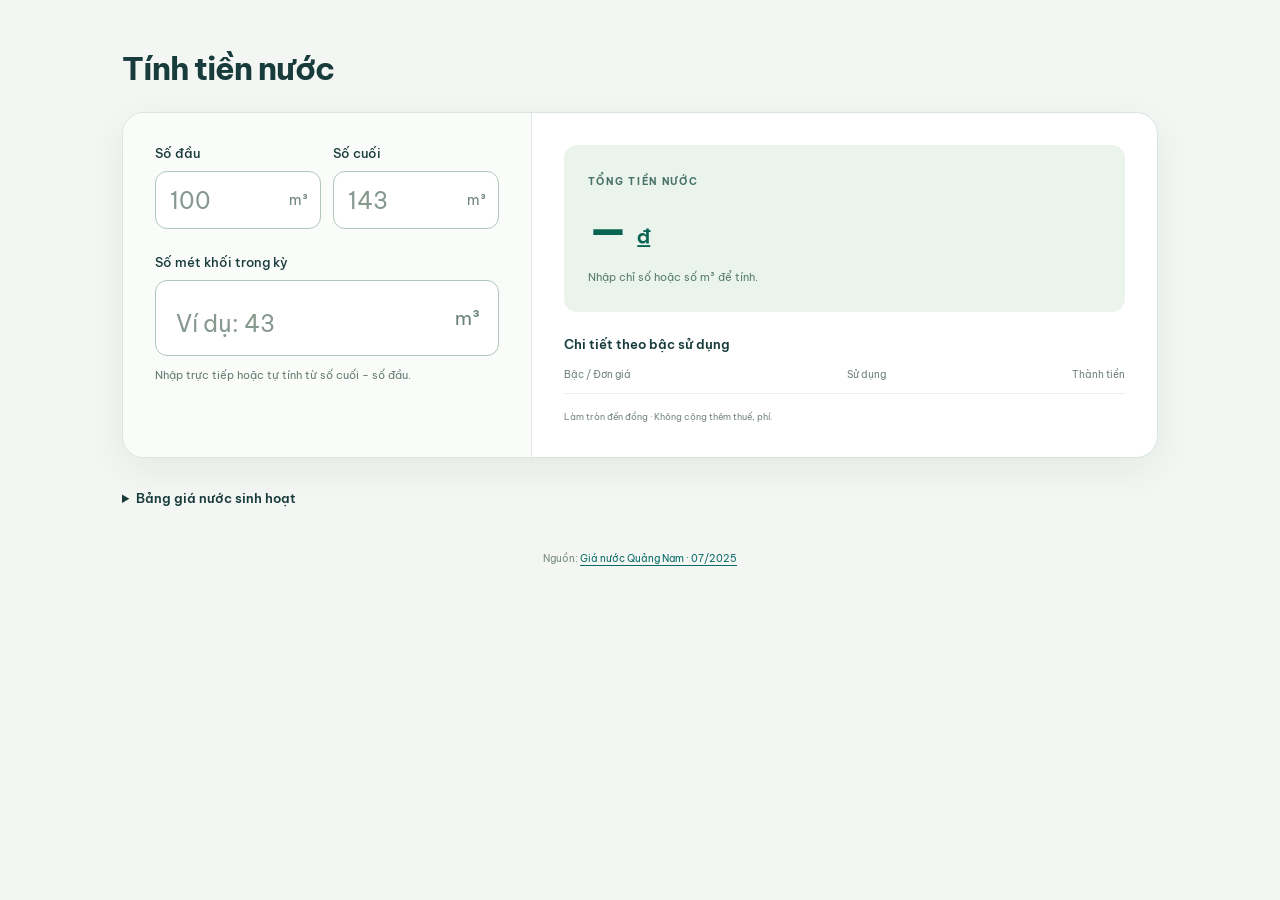
==== index.html @ 6f051696 "Improve mobile layout and support meter reading inputs" ====
<!doctype html>
<html lang="vi">
<head>
  <meta charset="utf-8">
  <meta name="viewport" content="width=device-width, initial-scale=1">
  <meta name="theme-color" content="#086b66">
  <meta name="description" content="Tính tiền nước sinh hoạt theo 4 bậc, kèm bảng tính chi tiết.">
  <title>Tính tiền nước sinh hoạt</title>
  <link rel="stylesheet" href="styles.css">
  <script src="calculator.js" defer></script>
  <script src="app.js" defer></script>
</head>
<body>
  <main class="container">
    <header>
      <h1>Tính tiền nước</h1>
    </header>

    <section class="calculator" aria-label="Máy tính tiền nước">
      <div class="input-panel">
        <form id="water-form" novalidate>
          <div class="readings">
            <div>
              <label for="start-reading">Số đầu</label>
              <div class="input-wrap"><input id="start-reading" name="start-reading" type="text" inputmode="decimal" placeholder="100" autocomplete="off" aria-describedby="input-hint input-error"><span>m³</span></div>
            </div>
            <div>
              <label for="end-reading">Số cuối</label>
              <div class="input-wrap"><input id="end-reading" name="end-reading" type="text" inputmode="decimal" placeholder="143" autocomplete="off" aria-describedby="input-hint input-error"><span>m³</span></div>
            </div>
          </div>
          <label for="volume">Số mét khối trong kỳ</label>
          <div class="input-wrap"><input id="volume" name="volume" type="text" inputmode="decimal" placeholder="Ví dụ: 43" autocomplete="off" aria-describedby="input-hint input-error"><span>m³</span></div>
          <p id="input-hint" class="hint">Nhập trực tiếp hoặc tự tính từ số cuối − số đầu.</p>
          <p id="input-error" class="error" role="alert" hidden></p>
        </form>
      </div>

      <div class="result-panel">
        <div class="total" aria-live="polite" aria-atomic="true"><span class="eyebrow">TỔNG TIỀN NƯỚC</span><div class="amount"><span id="total">—</span> <span class="currency">₫</span></div><p id="summary">Nhập chỉ số hoặc số m³ để tính.</p></div>
        <div class="table-wrap"><table><caption>Chi tiết theo bậc sử dụng</caption><thead><tr><th scope="col">Bậc / Đơn giá</th><th scope="col">Sử dụng</th><th scope="col">Thành tiền</th></tr></thead><tbody id="breakdown"></tbody></table></div>
        <p class="calculation-note">Làm tròn đến đồng · Không cộng thêm thuế, phí.</p>
      </div>
    </section>

    <details class="tariffs"><summary>Bảng giá nước sinh hoạt</summary><div class="tariff-grid"><article><span class="tier">01</span><h3>10 m³ đầu tiên</h3><p>8.954 <small>đ / m³</small></p></article><article><span class="tier">02</span><h3>Trên 10 đến 20 m³</h3><p>11.177 <small>đ / m³</small></p></article><article><span class="tier">03</span><h3>Trên 20 đến 30 m³</h3><p>13.400 <small>đ / m³</small></p></article><article><span class="tier">04</span><h3>Trên 30 m³</h3><p>15.624 <small>đ / m³</small></p></article></div></details>
    <footer>
      <p>Nguồn: <a href="https://nuocsachqna.vn/index.php/Tin-tuc/thong-bao-v-v-dieu-chinh-gia-nuoc-sach-tren-dia-ban-tinh-quang-nam-tu-thang-07-2025-39.html" target="_blank" rel="noopener noreferrer">Giá nước Quảng Nam · 07/2025</a></p>
    </footer>
  </main>
  <div id="calculation-toast" class="toast" role="status" aria-live="polite" aria-atomic="true" hidden></div>
</body>
</html>
---- styles.css ----
@import url('https://fonts.googleapis.com/css2?family=Be+Vietnam+Pro:wght@400;500;600;700;800&display=swap');

:root { color-scheme: light; font-family: 'Be Vietnam Pro', system-ui, sans-serif; color: #183b3b; background: #f3f6f3; font-synthesis: none; }
* { box-sizing: border-box; }
body { margin: 0; }
button, input { font: inherit; }
button { cursor: pointer; }
button:focus-visible, input:focus-visible { outline: 3px solid #c78535; outline-offset: 4px; }
.container { max-width: 1100px; margin: 0 auto; padding: 48px 32px 24px; }
.brand { display: flex; align-items: center; gap: 10px; font-size: 11px; font-weight: 700; letter-spacing: 2px; color: #086b66; }
.drop { display: grid; place-items: center; width: 30px; height: 34px; border-radius: 18px 18px 18px 4px; background: #086b66; color: white; font-size: 24px; }
h1 { font-size: 32px; line-height: 1.25; font-weight: 700; letter-spacing: -1px; margin: 0 0 24px; }
.intro { color: #607674; font-size: 14px; line-height: 1.9; margin: 0 0 32px; }
.calculator { display: grid; grid-template-columns: 0.85fr 1.3fr; background: white; border: 1px solid #dbe5df; border-radius: 22px; overflow: hidden; box-shadow: 0 12px 38px #163c3310; }
.input-panel { padding: 32px; background: #fafcf9; border-right: 1px solid #e2e9e3; }
.eyebrow { font-size: 10px; letter-spacing: 1.7px; font-weight: 700; }
label { display: block; margin: 25px 0 10px; font-size: 13px; font-weight: 500; }
.readings { display: grid; grid-template-columns: minmax(0, 1fr) minmax(0, 1fr); gap: 12px; }
.readings label { margin-top: 0; }
.readings input { font-size: 24px; }
.readings .input-wrap { padding: 12px; }
.readings .input-wrap span { font-size: 14px; }
.input-wrap { display: flex; align-items: center; gap: 8px; border: 1px solid #afc6bd; background: white; border-radius: 12px; padding: 12px 18px; }
.input-wrap:focus-within { border-color: #086b66; box-shadow: 0 0 0 3px #086b6615; }
input { min-width: 0; width: 100%; border: 0; outline: none; color: #183b3b; background: transparent; font-size: 38px; font-weight: 600; }
.input-wrap span { color: #6b827b; font-size: 19px; }
.hint, .error { font-size: 11px; line-height: 1.8; margin: 10px 0 18px; }
.hint { color: #667b74; }
.error { color: #a92e24; }
input::placeholder { font-size: 23px; color: #87998e; font-weight: 400; }
.note { font-size: 10px; color: #6b7e77; line-height: 1.9; margin: 26px 0 0; }
.result-panel { padding: 32px; }
.total { background: #eaf4ed; border-radius: 13px; padding: 24px; }
.total .eyebrow { color: #477268; }
.amount { font-size: clamp(30px, 4vw, 46px); font-weight: 700; color: #086451; letter-spacing: -1.6px; margin-top: 12px; overflow-wrap: anywhere; }
.currency { font-size: 26px; font-weight: 500; }
.total p { font-size: 11px; color: #587c6d; margin: 9px 0 0; line-height: 1.8; }
.table-wrap { overflow-x: auto; }
table { width: 100%; border-collapse: collapse; font-size: 11px; margin-top: 24px; }
caption { text-align: left; font-size: 13px; font-weight: 600; margin-bottom: 16px; }
thead th { font-weight: 400; color: #71827b; font-size: 10px; padding: 0 0 12px; }
th { text-align: left; }
td, th { padding: 14px 0; border-bottom: 1px solid #e9eeea; }
tbody th { font-weight: 500; line-height: 1.6; }
td { white-space: nowrap; }
td:nth-child(2), thead th:nth-child(2) { text-align: center; padding-left: 10px; padding-right: 10px; }
td:last-child, thead th:last-child { text-align: right; }
td:last-child { font-weight: 600; }
th small { display: block; color: #74857c; font-weight: 400; font-size: 10px; margin-top: 3px; }
.unused { color: #7c8982; }
.calculation-note { font-size: 9px; color: #75867e; margin: 15px 0 0; line-height: 1.8; }
.tariffs { margin-top: 20px; }
.tariffs summary { cursor: pointer; font-size: 13px; font-weight: 600; padding: 12px 0; }
.section-heading { display: flex; align-items: center; justify-content: space-between; gap: 12px; }
h2 { font-size: 15px; font-weight: 600; }
.section-heading > span { font-size: 10px; color: #71827b; }
.tariff-grid { display: grid; grid-template-columns: repeat(4, 1fr); gap: 12px; margin-top: 10px; }
.tariff-grid article { border: 1px solid #dbe5df; border-radius: 12px; padding: 20px; }
.tier { color: #5d8a76; font-size: 11px; font-weight: 600; }
h3 { font-size: 11px; font-weight: 500; margin: 14px 0 12px; }
.tariff-grid p { font-size: 23px; font-weight: 600; margin: 0; letter-spacing: -.5px; }
.tariff-grid small { font-size: 10px; font-weight: 400; color: #71827b; }
footer { text-align: center; font-size: 10px; color: #788a81; padding-top: 32px; line-height: 1.8; }
footer p { margin: 0 0 10px; }
footer a { color: #086b66; text-underline-offset: 3px; overflow-wrap: anywhere; }
footer a:hover { color: #075751; }
.toast { position: fixed; right: 20px; bottom: 20px; bottom: calc(20px + env(safe-area-inset-bottom, 0px)); z-index: 10; max-width: calc(100vw - 40px); padding: 13px 20px; border-radius: 12px; background: #086b66; color: white; box-shadow: 0 6px 24px #163c3330; font-size: 13px; pointer-events: none; }
@media (max-width: 700px) {
  .container { padding: 20px 12px; }
  h1 { font-size: 25px; margin-bottom: 16px; }
  .calculator { grid-template-columns: minmax(0, 1fr); border-radius: 16px; }
  .input-panel { border-right: 0; border-bottom: 1px solid #e2e9e3; }
  .input-panel, .result-panel { padding: 16px; min-width: 0; }
  label { margin: 16px 0 8px; font-size: 12px; }
  .input-wrap { padding: 10px 12px; }
  input { font-size: 30px; }
  input::placeholder { font-size: 18px; }
  .hint { margin: 8px 0 0; font-size: 10px; }
  .total { padding: 16px; }
  .amount { margin-top: 8px; font-size: 36px; }
  .total p { margin-top: 4px; }
  table { margin-top: 16px; }
  caption { margin-bottom: 12px; font-size: 12px; }
  td, th { padding-top: 10px; padding-bottom: 10px; }
  .tariff-grid { grid-template-columns: repeat(2, minmax(0, 1fr)); }
  .tariff-grid article { padding: 15px; }
  footer { padding-top: 16px; }
}
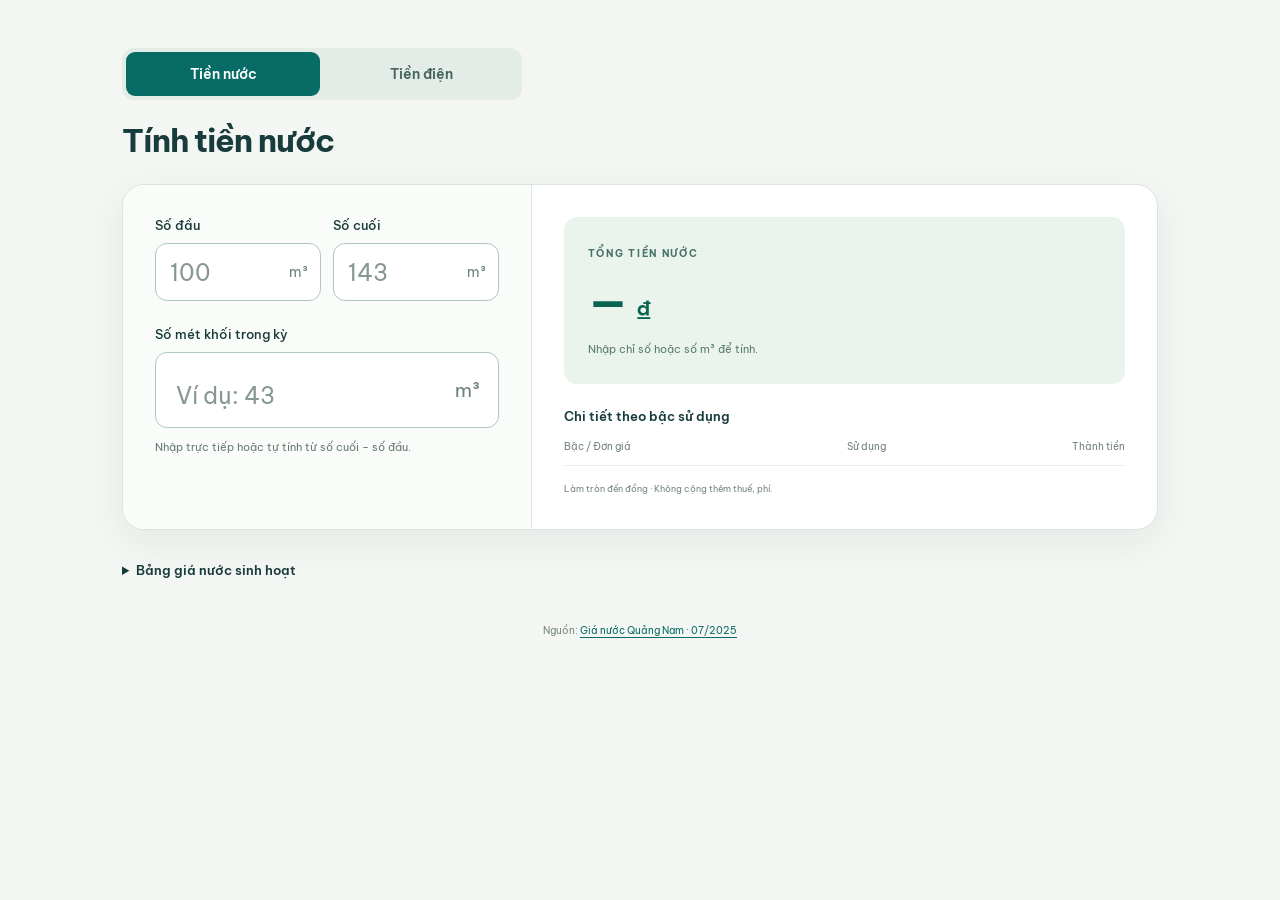
==== commit 5143d9a7: "Add electricity calculator and shared mobile navigation" ====
--- a/index.html
+++ b/index.html
@@ -12,6 +12,10 @@
 </head>
 <body>
   <main class="container">
+    <nav class="page-menu" aria-label="Chọn công cụ">
+      <a href="index.html" aria-current="page">Tiền nước</a>
+      <a href="electricity.html">Tiền điện</a>
+    </nav>
     <header>
       <h1>Tính tiền nước</h1>
     </header>
--- a/styles.css
+++ b/styles.css
@@ -7,6 +7,11 @@
 button { cursor: pointer; }
 button:focus-visible, input:focus-visible { outline: 3px solid #c78535; outline-offset: 4px; }
 .container { max-width: 1100px; margin: 0 auto; padding: 48px 32px 24px; }
+.page-menu { display: grid; grid-template-columns: repeat(2, minmax(0, 1fr)); gap: 4px; max-width: 400px; padding: 4px; margin-bottom: 20px; background: #e3ece6; border-radius: 12px; }
+.page-menu a { display: grid; place-items: center; min-height: 44px; border-radius: 9px; color: #45635c; font-size: 14px; font-weight: 600; text-decoration: none; }
+.page-menu a[aria-current="page"] { background: #086b66; color: white; }
+.page-menu a:hover { box-shadow: inset 0 0 0 1px #086b66; }
+a:focus-visible, summary:focus-visible { outline: 3px solid #c78535; outline-offset: 3px; }
 .brand { display: flex; align-items: center; gap: 10px; font-size: 11px; font-weight: 700; letter-spacing: 2px; color: #086b66; }
 .drop { display: grid; place-items: center; width: 30px; height: 34px; border-radius: 18px 18px 18px 4px; background: #086b66; color: white; font-size: 24px; }
 h1 { font-size: 32px; line-height: 1.25; font-weight: 700; letter-spacing: -1px; margin: 0 0 24px; }
@@ -66,6 +71,7 @@
 footer a:hover { color: #075751; }
 .toast { position: fixed; right: 20px; bottom: 20px; bottom: calc(20px + env(safe-area-inset-bottom, 0px)); z-index: 10; max-width: calc(100vw - 40px); padding: 13px 20px; border-radius: 12px; background: #086b66; color: white; box-shadow: 0 6px 24px #163c3330; font-size: 13px; pointer-events: none; }
 @media (max-width: 700px) {
+  .page-menu { max-width: none; margin-bottom: 16px; }
   .container { padding: 20px 12px; }
   h1 { font-size: 25px; margin-bottom: 16px; }
   .calculator { grid-template-columns: minmax(0, 1fr); border-radius: 16px; }
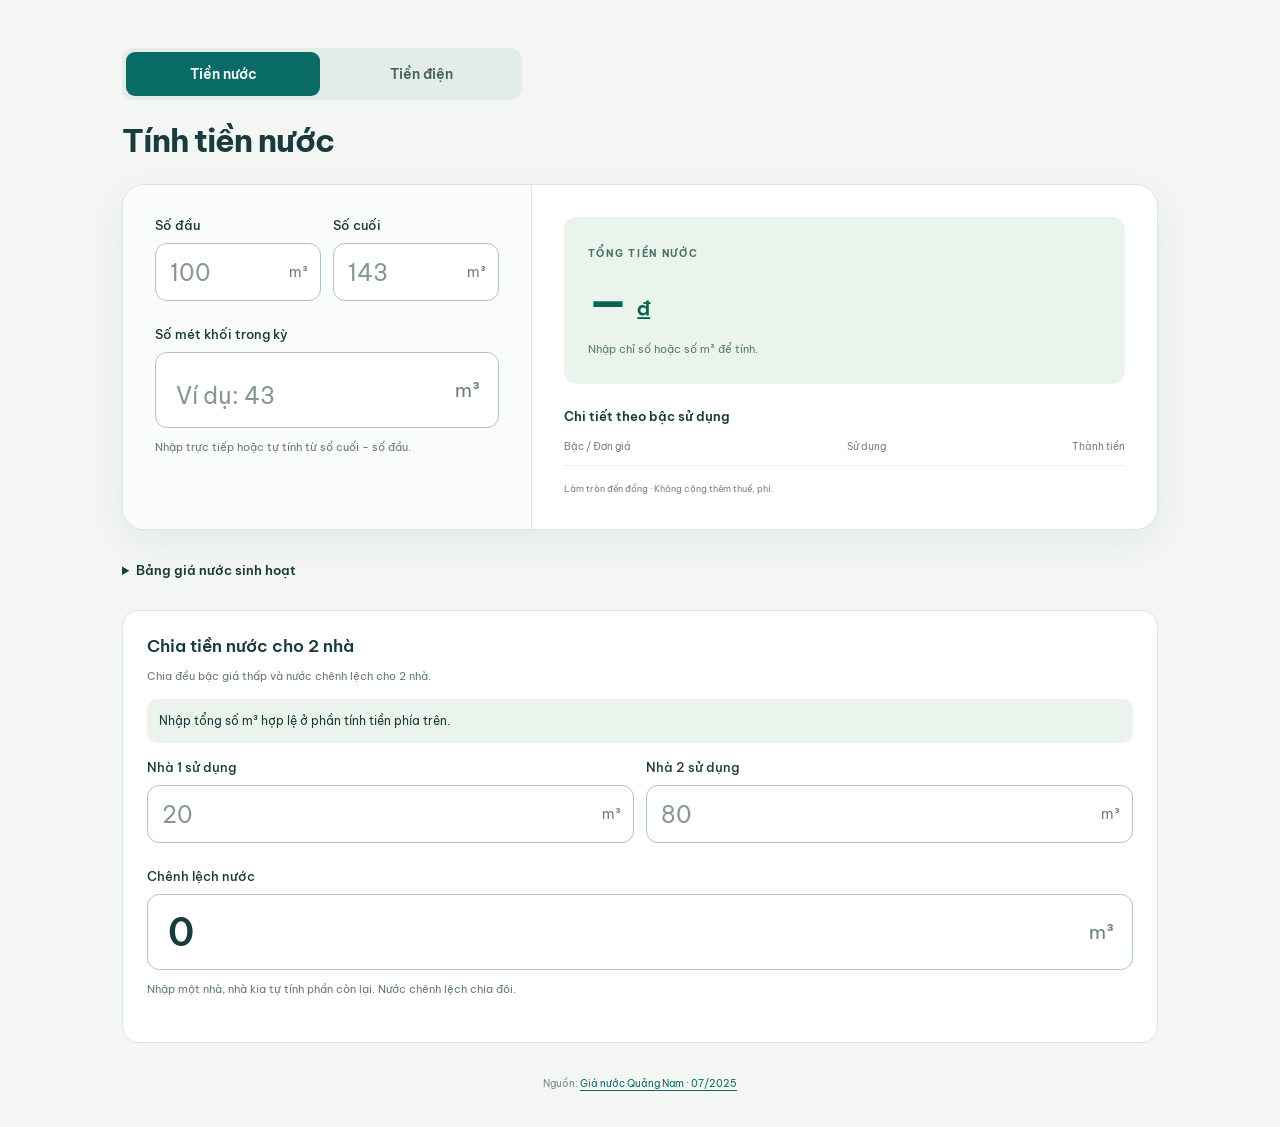
==== commit 38c67227: "Split shared water and electricity bills between two households" ====
--- a/index.html
+++ b/index.html
@@ -6,9 +6,11 @@
   <meta name="theme-color" content="#086b66">
   <meta name="description" content="Tính tiền nước sinh hoạt theo 4 bậc, kèm bảng tính chi tiết.">
   <title>Tính tiền nước sinh hoạt</title>
-  <link rel="stylesheet" href="styles.css">
-  <script src="calculator.js" defer></script>
-  <script src="app.js" defer></script>
+  <link rel="stylesheet" href="styles.css?v=f6a0024abecb">
+  <script src="split-calculator.js?v=55fcf407907a" defer></script>
+  <script src="calculator.js?v=125a1cd4859a" defer></script>
+  <script src="utility-split.js?v=884e1a417910" defer></script>
+  <script src="app.js?v=2e2481e03607" defer></script>
 </head>
 <body>
   <main class="container">
@@ -48,6 +50,40 @@
     </section>
 
     <details class="tariffs"><summary>Bảng giá nước sinh hoạt</summary><div class="tariff-grid"><article><span class="tier">01</span><h3>10 m³ đầu tiên</h3><p>8.954 <small>đ / m³</small></p></article><article><span class="tier">02</span><h3>Trên 10 đến 20 m³</h3><p>11.177 <small>đ / m³</small></p></article><article><span class="tier">03</span><h3>Trên 20 đến 30 m³</h3><p>13.400 <small>đ / m³</small></p></article><article><span class="tier">04</span><h3>Trên 30 m³</h3><p>15.624 <small>đ / m³</small></p></article></div></details>
+    <section class="split-panel" aria-labelledby="split-title">
+      <h2 id="split-title">Chia tiền nước cho 2 nhà</h2>
+      <p class="hint">Chia đều bậc giá thấp và nước chênh lệch cho 2 nhà.</p>
+      <p id="split-meter" class="split-meter">Nhập tổng số m³ ở phần tính tiền phía trên.</p>
+      <form id="split-form" novalidate>
+        <div class="readings">
+          <div>
+            <label for="house-one">Nhà 1 sử dụng</label>
+            <div class="input-wrap"><input id="house-one" type="text" inputmode="decimal" placeholder="20" autocomplete="off" aria-describedby="split-hint split-error"><span>m³</span></div>
+          </div>
+          <div>
+            <label for="house-two">Nhà 2 sử dụng</label>
+            <div class="input-wrap"><input id="house-two" type="text" inputmode="decimal" placeholder="80" autocomplete="off" aria-describedby="split-hint split-error"><span>m³</span></div>
+          </div>
+        </div>
+        <label for="usage-discrepancy">Chênh lệch nước</label>
+        <div class="input-wrap"><input id="usage-discrepancy" type="text" inputmode="decimal" value="0" autocomplete="off" aria-describedby="split-hint split-error"><span>m³</span></div>
+        <p id="split-hint" class="hint">Nhập một nhà, nhà kia tự tính phần còn lại. Nước chênh lệch chia đôi.</p>
+        <p id="split-error" class="error" role="alert" hidden></p>
+      </form>
+      <div id="split-results" aria-live="polite" aria-atomic="true" hidden>
+        <p id="split-volume-equality" class="split-meter"></p>
+        <div class="split-houses">
+          <div><span>Nhà 1</span><strong id="house-one-total">—</strong></div>
+          <div><span>Nhà 2</span><strong id="house-two-total">—</strong></div>
+        </div>
+        <div class="split-reconciliation">
+          <p>Tổng tiền 2 nhà <strong id="split-total">—</strong></p>
+          <p>Tiền đồng hồ chung <strong id="split-master-total">—</strong></p>
+          <p id="split-equality" class="split-equality"></p>
+        </div>
+        <details class="split-details"><summary>Chi tiết chia theo bậc</summary><p class="hint">Đã gồm một nửa nước chênh lệch mỗi nhà. Định mức thấp chưa dùng hết chuyển sang nhà kia.</p><div class="table-wrap"><table><thead><tr><th scope="col">Bậc / Đơn giá</th><th scope="col">Nhà 1</th><th scope="col">Nhà 2</th></tr></thead><tbody id="split-breakdown"></tbody></table></div></details>
+      </div>
+    </section>
     <footer>
       <p>Nguồn: <a href="https://nuocsachqna.vn/index.php/Tin-tuc/thong-bao-v-v-dieu-chinh-gia-nuoc-sach-tren-dia-ban-tinh-quang-nam-tu-thang-07-2025-39.html" target="_blank" rel="noopener noreferrer">Giá nước Quảng Nam · 07/2025</a></p>
     </footer>
--- a/styles.css
+++ b/styles.css
@@ -40,6 +40,9 @@
 .amount { font-size: clamp(30px, 4vw, 46px); font-weight: 700; color: #086451; letter-spacing: -1.6px; margin-top: 12px; overflow-wrap: anywhere; }
 .currency { font-size: 26px; font-weight: 500; }
 .total p { font-size: 11px; color: #587c6d; margin: 9px 0 0; line-height: 1.8; }
+.tax-summary { margin: 12px 0 0; padding-top: 10px; border-top: 1px solid #c7ded0; font-size: 11px; }
+.tax-summary > div { display: flex; justify-content: space-between; flex-wrap: wrap; gap: 4px 12px; padding: 4px 0; }
+.tax-summary dd { margin: 0; font-weight: 600; }
 .table-wrap { overflow-x: auto; }
 table { width: 100%; border-collapse: collapse; font-size: 11px; margin-top: 24px; }
 caption { text-align: left; font-size: 13px; font-weight: 600; margin-bottom: 16px; }
@@ -70,7 +73,21 @@
 footer a { color: #086b66; text-underline-offset: 3px; overflow-wrap: anywhere; }
 footer a:hover { color: #075751; }
 .toast { position: fixed; right: 20px; bottom: 20px; bottom: calc(20px + env(safe-area-inset-bottom, 0px)); z-index: 10; max-width: calc(100vw - 40px); padding: 13px 20px; border-radius: 12px; background: #086b66; color: white; box-shadow: 0 6px 24px #163c3330; font-size: 13px; pointer-events: none; }
+.split-panel { margin-top: 20px; padding: 24px; background: white; border: 1px solid #dbe5df; border-radius: 16px; }
+.split-panel h2 { margin: 0; font-size: 17px; }
+.split-panel > .hint { margin-bottom: 12px; }
+.split-meter { padding: 12px; background: #eaf4ed; border-radius: 10px; font-size: 12px; line-height: 1.7; margin: 12px 0 16px; }
+.split-houses { display: grid; grid-template-columns: repeat(2, minmax(0, 1fr)); gap: 12px; margin-top: 16px; }
+.split-houses > div { border: 1px solid #dbe5df; border-radius: 10px; padding: 12px; }
+.split-houses span { font-size: 12px; }
+.split-houses small { display: block; margin-top: 8px; font-size: 10px; line-height: 1.8; color: #667b74; }
+.split-houses strong { display: block; margin-top: 8px; color: #086451; font-size: clamp(16px, 4.5vw, 24px); overflow-wrap: anywhere; }
+.split-reconciliation { margin-top: 12px; padding: 12px; background: #eaf4ed; border-radius: 10px; }
+.split-reconciliation p { display: flex; justify-content: space-between; gap: 8px; flex-wrap: wrap; font-size: 12px; line-height: 1.7; margin: 6px 0; }
+.split-reconciliation .split-equality { display: block; padding-top: 8px; border-top: 1px solid #c7ded0; font-size: 11px; color: #086451; overflow-wrap: anywhere; }
+.split-details summary { cursor: pointer; padding-top: 16px; font-size: 12px; }
 @media (max-width: 700px) {
+  .split-panel { padding: 16px; }
   .page-menu { max-width: none; margin-bottom: 16px; }
   .container { padding: 20px 12px; }
   h1 { font-size: 25px; margin-bottom: 16px; }
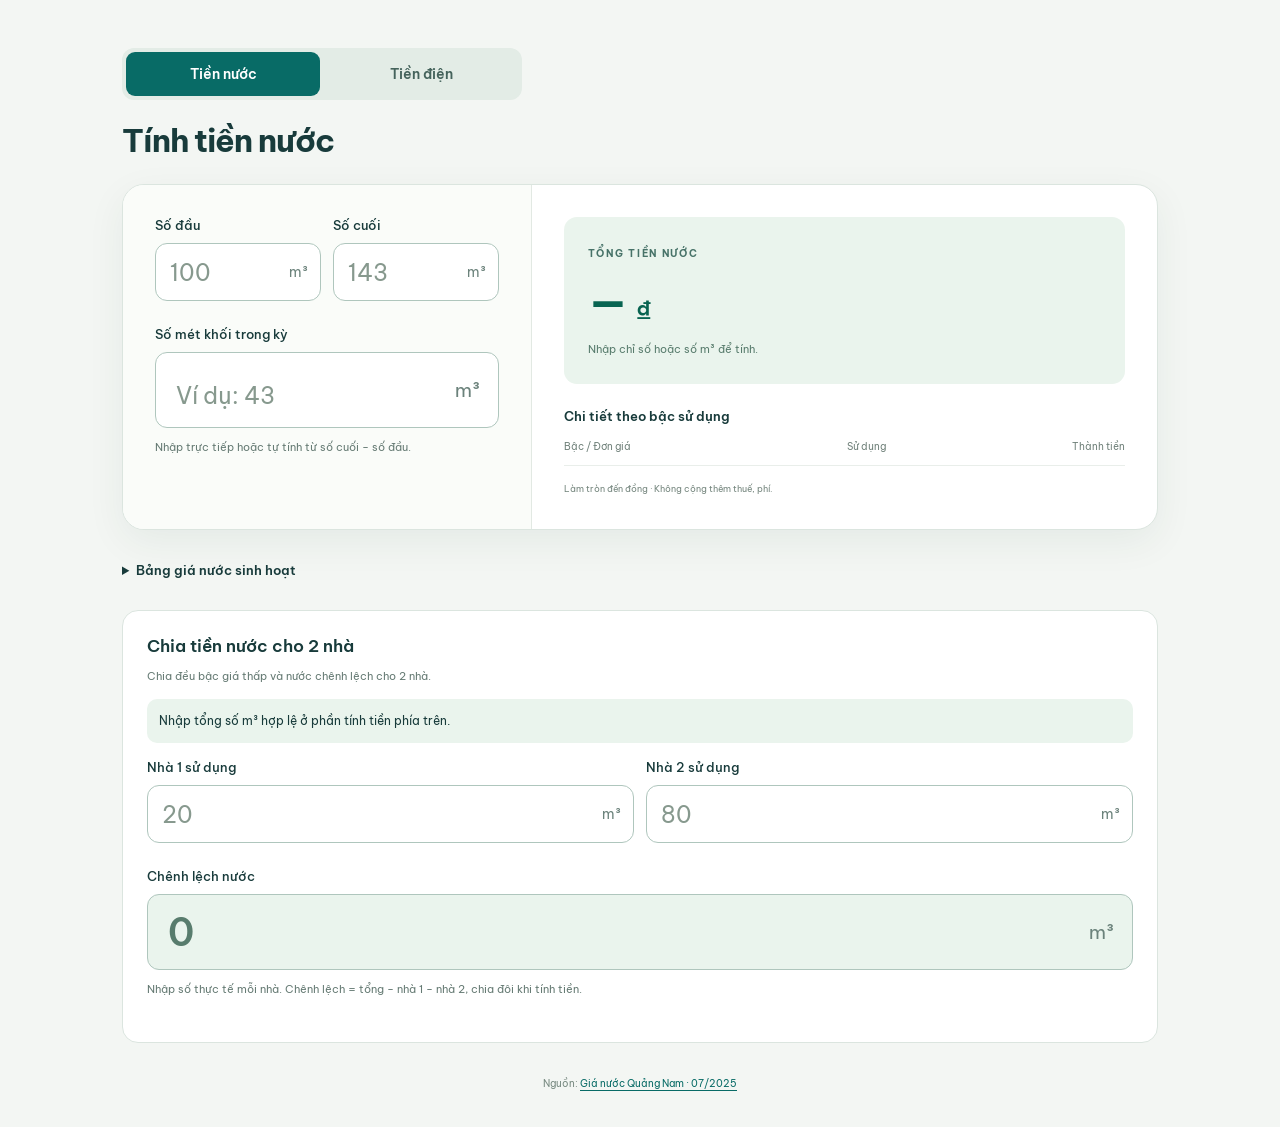
==== commit e487e6aa: "Preserve household readings and calculate discrepancy automatically" ====
--- a/index.html
+++ b/index.html
@@ -6,10 +6,10 @@
   <meta name="theme-color" content="#086b66">
   <meta name="description" content="Tính tiền nước sinh hoạt theo 4 bậc, kèm bảng tính chi tiết.">
   <title>Tính tiền nước sinh hoạt</title>
-  <link rel="stylesheet" href="styles.css?v=f6a0024abecb">
+  <link rel="stylesheet" href="styles.css?v=4e123a0fc7ff">
   <script src="split-calculator.js?v=55fcf407907a" defer></script>
   <script src="calculator.js?v=125a1cd4859a" defer></script>
-  <script src="utility-split.js?v=884e1a417910" defer></script>
+  <script src="utility-split.js?v=5167f97494da" defer></script>
   <script src="app.js?v=2e2481e03607" defer></script>
 </head>
 <body>
@@ -66,8 +66,8 @@
           </div>
         </div>
         <label for="usage-discrepancy">Chênh lệch nước</label>
-        <div class="input-wrap"><input id="usage-discrepancy" type="text" inputmode="decimal" value="0" autocomplete="off" aria-describedby="split-hint split-error"><span>m³</span></div>
-        <p id="split-hint" class="hint">Nhập một nhà, nhà kia tự tính phần còn lại. Nước chênh lệch chia đôi.</p>
+        <div class="input-wrap"><input id="usage-discrepancy" type="text" value="0" readonly aria-describedby="split-hint split-error"><span>m³</span></div>
+        <p id="split-hint" class="hint">Nhập số thực tế mỗi nhà. Chênh lệch = tổng − nhà 1 − nhà 2, chia đôi khi tính tiền.</p>
         <p id="split-error" class="error" role="alert" hidden></p>
       </form>
       <div id="split-results" aria-live="polite" aria-atomic="true" hidden>
--- a/styles.css
+++ b/styles.css
@@ -33,6 +33,8 @@
 .hint { color: #667b74; }
 .error { color: #a92e24; }
 input::placeholder { font-size: 23px; color: #87998e; font-weight: 400; }
+input[readonly] { color: #587c6d; }
+.input-wrap:has(input[readonly]) { background: #eaf4ed; }
 .note { font-size: 10px; color: #6b7e77; line-height: 1.9; margin: 26px 0 0; }
 .result-panel { padding: 32px; }
 .total { background: #eaf4ed; border-radius: 13px; padding: 24px; }
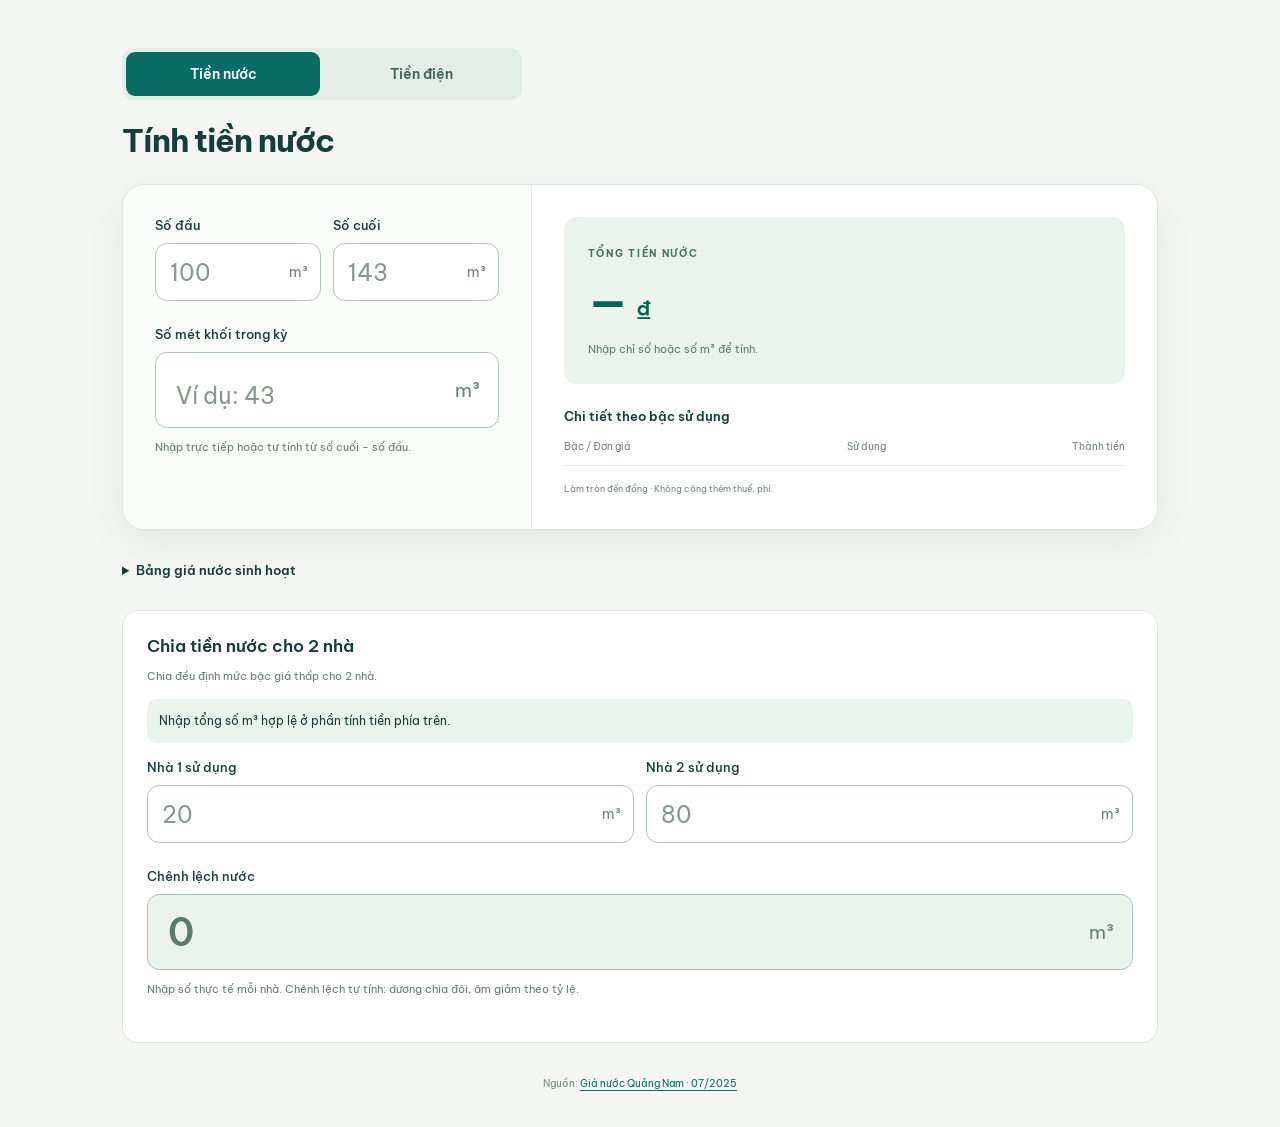
==== commit d6f65c0c: "Handle negative discrepancies and show household calculation details" ====
--- a/index.html
+++ b/index.html
@@ -6,10 +6,10 @@
   <meta name="theme-color" content="#086b66">
   <meta name="description" content="Tính tiền nước sinh hoạt theo 4 bậc, kèm bảng tính chi tiết.">
   <title>Tính tiền nước sinh hoạt</title>
-  <link rel="stylesheet" href="styles.css?v=4e123a0fc7ff">
-  <script src="split-calculator.js?v=55fcf407907a" defer></script>
+  <link rel="stylesheet" href="styles.css?v=e8e908b7d549">
+  <script src="split-calculator.js?v=7686c8cb1c39" defer></script>
   <script src="calculator.js?v=125a1cd4859a" defer></script>
-  <script src="utility-split.js?v=5167f97494da" defer></script>
+  <script src="utility-split.js?v=99bcaf2f7d6a" defer></script>
   <script src="app.js?v=2e2481e03607" defer></script>
 </head>
 <body>
@@ -52,7 +52,7 @@
     <details class="tariffs"><summary>Bảng giá nước sinh hoạt</summary><div class="tariff-grid"><article><span class="tier">01</span><h3>10 m³ đầu tiên</h3><p>8.954 <small>đ / m³</small></p></article><article><span class="tier">02</span><h3>Trên 10 đến 20 m³</h3><p>11.177 <small>đ / m³</small></p></article><article><span class="tier">03</span><h3>Trên 20 đến 30 m³</h3><p>13.400 <small>đ / m³</small></p></article><article><span class="tier">04</span><h3>Trên 30 m³</h3><p>15.624 <small>đ / m³</small></p></article></div></details>
     <section class="split-panel" aria-labelledby="split-title">
       <h2 id="split-title">Chia tiền nước cho 2 nhà</h2>
-      <p class="hint">Chia đều bậc giá thấp và nước chênh lệch cho 2 nhà.</p>
+      <p class="hint">Chia đều định mức bậc giá thấp cho 2 nhà.</p>
       <p id="split-meter" class="split-meter">Nhập tổng số m³ ở phần tính tiền phía trên.</p>
       <form id="split-form" novalidate>
         <div class="readings">
@@ -67,21 +67,24 @@
         </div>
         <label for="usage-discrepancy">Chênh lệch nước</label>
         <div class="input-wrap"><input id="usage-discrepancy" type="text" value="0" readonly aria-describedby="split-hint split-error"><span>m³</span></div>
-        <p id="split-hint" class="hint">Nhập số thực tế mỗi nhà. Chênh lệch = tổng − nhà 1 − nhà 2, chia đôi khi tính tiền.</p>
+        <p id="split-hint" class="hint">Nhập số thực tế mỗi nhà. Chênh lệch tự tính: dương chia đôi, âm giảm theo tỷ lệ.</p>
         <p id="split-error" class="error" role="alert" hidden></p>
       </form>
       <div id="split-results" aria-live="polite" aria-atomic="true" hidden>
         <p id="split-volume-equality" class="split-meter"></p>
+        <p id="split-adjustment-note" class="hint"></p>
         <div class="split-houses">
-          <div><span>Nhà 1</span><strong id="house-one-total">—</strong></div>
-          <div><span>Nhà 2</span><strong id="house-two-total">—</strong></div>
+          <div><span>Nhà 1</span><strong id="house-one-total">—</strong><small id="house-one-usage"></small></div>
+          <div><span>Nhà 2</span><strong id="house-two-total">—</strong><small id="house-two-usage"></small></div>
         </div>
         <div class="split-reconciliation">
           <p>Tổng tiền 2 nhà <strong id="split-total">—</strong></p>
           <p>Tiền đồng hồ chung <strong id="split-master-total">—</strong></p>
           <p id="split-equality" class="split-equality"></p>
         </div>
-        <details class="split-details"><summary>Chi tiết chia theo bậc</summary><p class="hint">Đã gồm một nửa nước chênh lệch mỗi nhà. Định mức thấp chưa dùng hết chuyển sang nhà kia.</p><div class="table-wrap"><table><thead><tr><th scope="col">Bậc / Đơn giá</th><th scope="col">Nhà 1</th><th scope="col">Nhà 2</th></tr></thead><tbody id="split-breakdown"></tbody></table></div></details>
+        <details class="house-calculation"><summary>Cách tính Nhà 1</summary><div id="house-1-calculation" class="calculation-steps"></div></details>
+        <details class="house-calculation"><summary>Cách tính Nhà 2</summary><div id="house-2-calculation" class="calculation-steps"></div></details>
+        <details class="split-details"><summary>Chi tiết chia theo bậc</summary><p class="hint">Dùng lượng quy đổi để chia bậc. Định mức thấp chưa dùng hết chuyển sang nhà kia.</p><div class="table-wrap"><table><thead><tr><th scope="col">Bậc / Đơn giá</th><th scope="col">Nhà 1</th><th scope="col">Nhà 2</th></tr></thead><tbody id="split-breakdown"></tbody></table></div></details>
       </div>
     </section>
     <footer>
--- a/styles.css
+++ b/styles.css
@@ -88,6 +88,14 @@
 .split-reconciliation p { display: flex; justify-content: space-between; gap: 8px; flex-wrap: wrap; font-size: 12px; line-height: 1.7; margin: 6px 0; }
 .split-reconciliation .split-equality { display: block; padding-top: 8px; border-top: 1px solid #c7ded0; font-size: 11px; color: #086451; overflow-wrap: anywhere; }
 .split-details summary { cursor: pointer; padding-top: 16px; font-size: 12px; }
+.house-calculation { margin-top: 12px; border: 1px solid #dbe5df; border-radius: 10px; }
+.house-calculation summary { cursor: pointer; min-height: 44px; padding: 14px 12px; font-size: 12px; font-weight: 600; }
+.calculation-steps { padding: 0 12px 12px; }
+.calculation-steps h3 { font-size: 12px; margin: 16px 0 8px; }
+.calculation-steps p { font-size: 11px; line-height: 1.9; margin: 8px 0; overflow-wrap: anywhere; }
+.calculation-steps table { margin-top: 12px; }
+.calculation-steps td { white-space: normal; text-align: right; padding-left: 10px; line-height: 1.8; }
+.calculation-steps .house-final { color: #086451; font-weight: 600; font-size: 13px; }
 @media (max-width: 700px) {
   .split-panel { padding: 16px; }
   .page-menu { max-width: none; margin-bottom: 16px; }
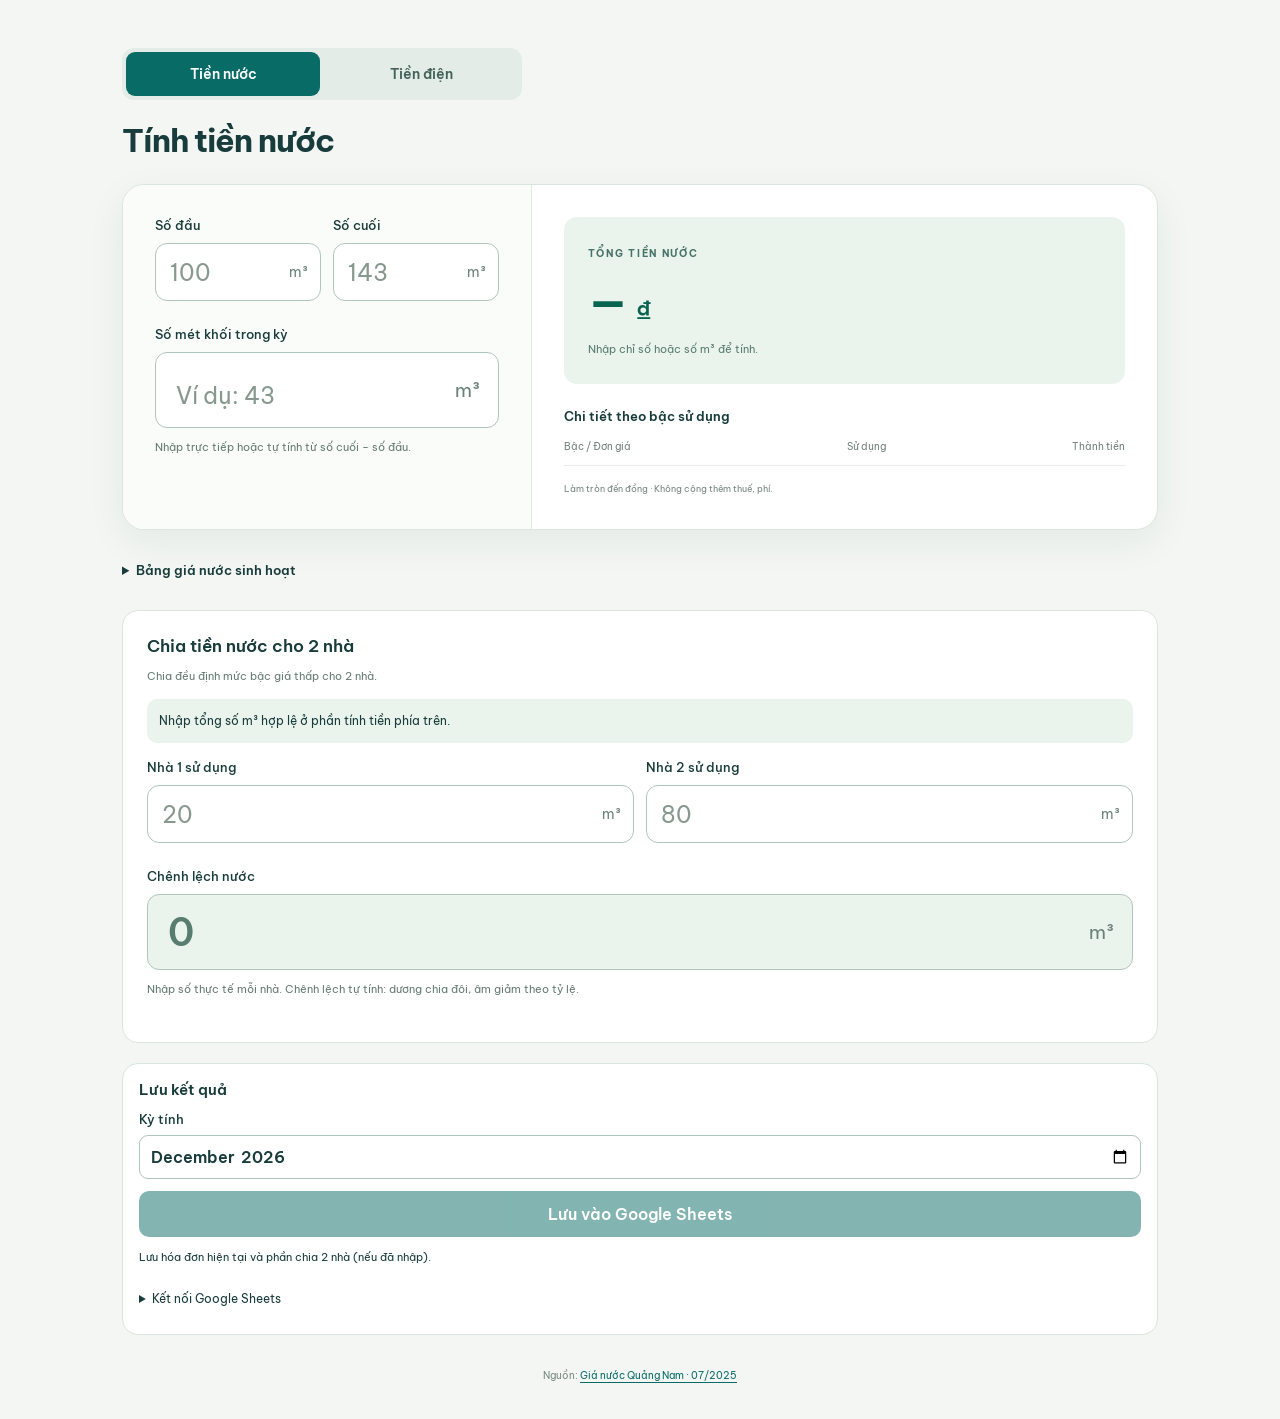
==== commit 2d57936f: "Save water and electricity calculations to Google Sheets" ====
--- a/index.html
+++ b/index.html
@@ -6,11 +6,13 @@
   <meta name="theme-color" content="#086b66">
   <meta name="description" content="Tính tiền nước sinh hoạt theo 4 bậc, kèm bảng tính chi tiết.">
   <title>Tính tiền nước sinh hoạt</title>
-  <link rel="stylesheet" href="styles.css?v=e8e908b7d549">
+  <link rel="stylesheet" href="styles.css?v=cd6519ff2279">
   <script src="split-calculator.js?v=7686c8cb1c39" defer></script>
   <script src="calculator.js?v=125a1cd4859a" defer></script>
-  <script src="utility-split.js?v=99bcaf2f7d6a" defer></script>
-  <script src="app.js?v=2e2481e03607" defer></script>
+  <script src="sheets-config.js?v=f5b4e085c4fb" defer></script>
+  <script src="sheets-save.js?v=cce694fdc2e3" defer></script>
+  <script src="utility-split.js?v=1704049ec680" defer></script>
+  <script src="app.js?v=0a50706759d3" defer></script>
 </head>
 <body>
   <main class="container">
@@ -87,6 +89,22 @@
         <details class="split-details"><summary>Chi tiết chia theo bậc</summary><p class="hint">Dùng lượng quy đổi để chia bậc. Định mức thấp chưa dùng hết chuyển sang nhà kia.</p><div class="table-wrap"><table><thead><tr><th scope="col">Bậc / Đơn giá</th><th scope="col">Nhà 1</th><th scope="col">Nhà 2</th></tr></thead><tbody id="split-breakdown"></tbody></table></div></details>
       </div>
     </section>
+    <section class="save-panel" aria-labelledby="save-title">
+      <h2 id="save-title">Lưu kết quả</h2>
+      <label for="save-period">Kỳ tính</label>
+      <input id="save-period" type="month" required>
+      <button id="save-sheet" type="button" disabled>Lưu vào Google Sheets</button>
+      <p id="save-status" role="status" aria-live="polite">Lưu hóa đơn hiện tại và phần chia 2 nhà (nếu đã nhập).</p>
+      <details id="sheets-settings">
+        <summary>Kết nối Google Sheets</summary>
+        <label for="sheets-endpoint">URL Web App</label>
+        <input id="sheets-endpoint" type="url" placeholder="https://script.google.com/macros/s/…/exec" autocomplete="off" spellcheck="false">
+        <label for="sheets-access-code">Mã lưu</label>
+        <input id="sheets-access-code" type="password" autocomplete="off">
+        <p>Mã lưu do chủ bảng tính cấp, không phải mật khẩu Google. Mã chỉ dùng trong phiên này.</p>
+        <p><a href="https://docs.google.com/spreadsheets/d/1VO9q08GkoNdp68kOqoovL6dkpAXFpSQISW8iCxPB9Lo/edit" target="_blank" rel="noopener noreferrer">Mở bảng lịch sử</a></p>
+      </details>
+    </section>
     <footer>
       <p>Nguồn: <a href="https://nuocsachqna.vn/index.php/Tin-tuc/thong-bao-v-v-dieu-chinh-gia-nuoc-sach-tren-dia-ban-tinh-quang-nam-tu-thang-07-2025-39.html" target="_blank" rel="noopener noreferrer">Giá nước Quảng Nam · 07/2025</a></p>
     </footer>
--- a/styles.css
+++ b/styles.css
@@ -96,6 +96,15 @@
 .calculation-steps table { margin-top: 12px; }
 .calculation-steps td { white-space: normal; text-align: right; padding-left: 10px; line-height: 1.8; }
 .calculation-steps .house-final { color: #086451; font-weight: 600; font-size: 13px; }
+.save-panel { margin-top: 20px; padding: 16px; border: 1px solid #dbe5df; border-radius: 16px; background: white; }
+.save-panel h2 { margin: 0 0 12px; }
+.save-panel label { margin: 12px 0 8px; }
+.save-panel input { font-size: 16px; border: 1px solid #afc6bd; border-radius: 9px; background: white; min-height: 44px; padding: 10px; }
+.save-panel button { width: 100%; min-height: 46px; margin-top: 12px; border: 0; border-radius: 10px; background: #086b66; color: white; font-weight: 600; }
+.save-panel button:disabled { opacity: .5; cursor: default; }
+.save-panel summary { cursor: pointer; padding: 12px 0; font-size: 12px; }
+.save-panel p { font-size: 11px; line-height: 1.8; overflow-wrap: anywhere; }
+.save-panel a { color: #086b66; }
 @media (max-width: 700px) {
   .split-panel { padding: 16px; }
   .page-menu { max-width: none; margin-bottom: 16px; }
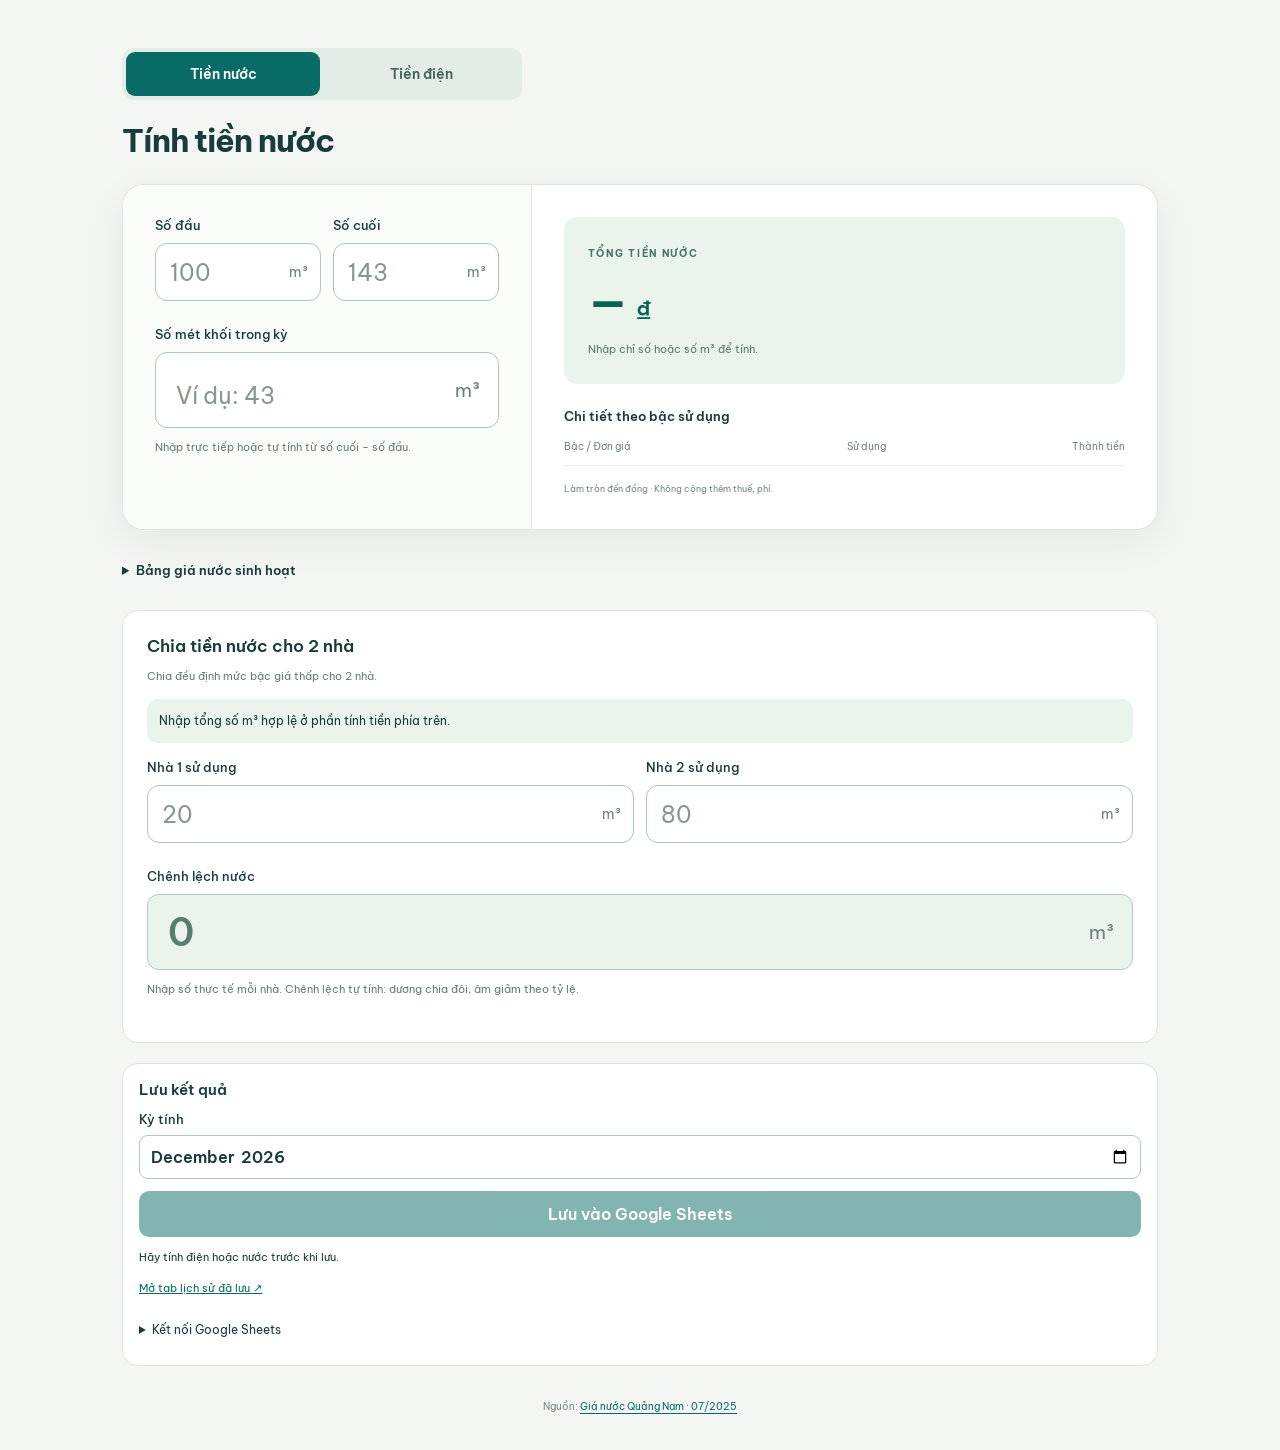
==== commit d9b782c7: "Clarify save status and link directly to Google Sheets history" ====
--- a/index.html
+++ b/index.html
@@ -6,11 +6,11 @@
   <meta name="theme-color" content="#086b66">
   <meta name="description" content="Tính tiền nước sinh hoạt theo 4 bậc, kèm bảng tính chi tiết.">
   <title>Tính tiền nước sinh hoạt</title>
-  <link rel="stylesheet" href="styles.css?v=cd6519ff2279">
+  <link rel="stylesheet" href="styles.css?v=a83c72e48487">
   <script src="split-calculator.js?v=7686c8cb1c39" defer></script>
   <script src="calculator.js?v=125a1cd4859a" defer></script>
-  <script src="sheets-config.js?v=f5b4e085c4fb" defer></script>
-  <script src="sheets-save.js?v=cce694fdc2e3" defer></script>
+  <script src="sheets-config.js?v=9b6e40497853" defer></script>
+  <script src="sheets-save.js?v=c88b876ba5c2" defer></script>
   <script src="utility-split.js?v=1704049ec680" defer></script>
   <script src="app.js?v=0a50706759d3" defer></script>
 </head>
@@ -95,13 +95,14 @@
       <input id="save-period" type="month" required>
       <button id="save-sheet" type="button" disabled>Lưu vào Google Sheets</button>
       <p id="save-status" role="status" aria-live="polite">Lưu hóa đơn hiện tại và phần chia 2 nhà (nếu đã nhập).</p>
+      <p><a href="https://docs.google.com/spreadsheets/d/1VO9q08GkoNdp68kOqoovL6dkpAXFpSQISW8iCxPB9Lo/edit#gid=748391" target="_blank" rel="noopener noreferrer">Mở tab lịch sử đã lưu ↗</a></p>
       <details id="sheets-settings">
         <summary>Kết nối Google Sheets</summary>
         <label for="sheets-endpoint">URL Web App</label>
         <input id="sheets-endpoint" type="url" placeholder="https://script.google.com/macros/s/…/exec" autocomplete="off" spellcheck="false">
         <label for="sheets-access-code">Mã lưu</label>
-        <input id="sheets-access-code" type="password" autocomplete="off">
-        <p>Mã lưu do chủ bảng tính cấp, không phải mật khẩu Google. Mã chỉ dùng trong phiên này.</p>
+        <input id="sheets-access-code" type="password" minlength="16" autocomplete="off">
+        <p>Mã lưu tối thiểu 16 ký tự, khớp SAVE_ACCESS_CODE. Đây không phải mật khẩu Google.</p>
         <p><a href="https://docs.google.com/spreadsheets/d/1VO9q08GkoNdp68kOqoovL6dkpAXFpSQISW8iCxPB9Lo/edit" target="_blank" rel="noopener noreferrer">Mở bảng lịch sử</a></p>
       </details>
     </section>
--- a/styles.css
+++ b/styles.css
@@ -105,6 +105,8 @@
 .save-panel summary { cursor: pointer; padding: 12px 0; font-size: 12px; }
 .save-panel p { font-size: 11px; line-height: 1.8; overflow-wrap: anywhere; }
 .save-panel a { color: #086b66; }
+.save-panel [data-state="error"] { padding: 10px; border-radius: 8px; color: #a92e24; background: #fff0ed; font-weight: 500; }
+.save-panel [data-state="success"] { color: #086451; font-weight: 500; }
 @media (max-width: 700px) {
   .split-panel { padding: 16px; }
   .page-menu { max-width: none; margin-bottom: 16px; }
